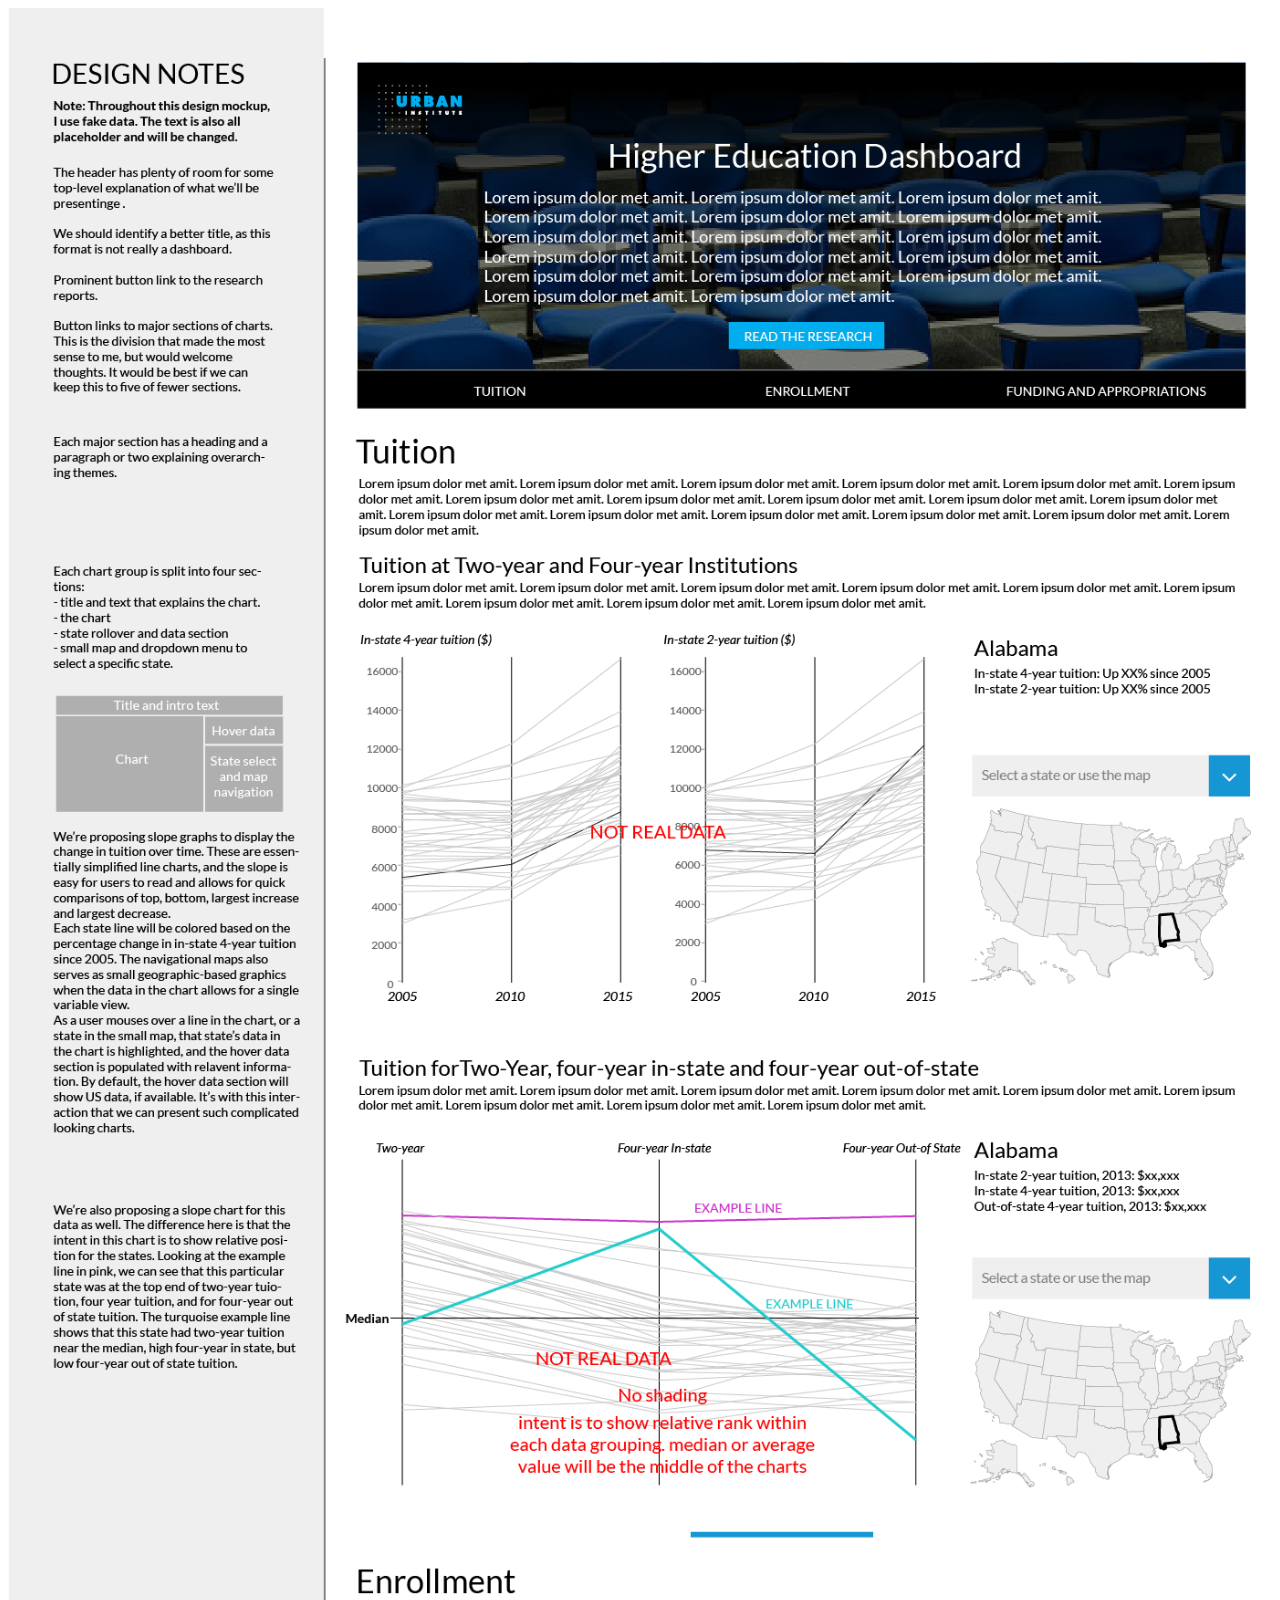
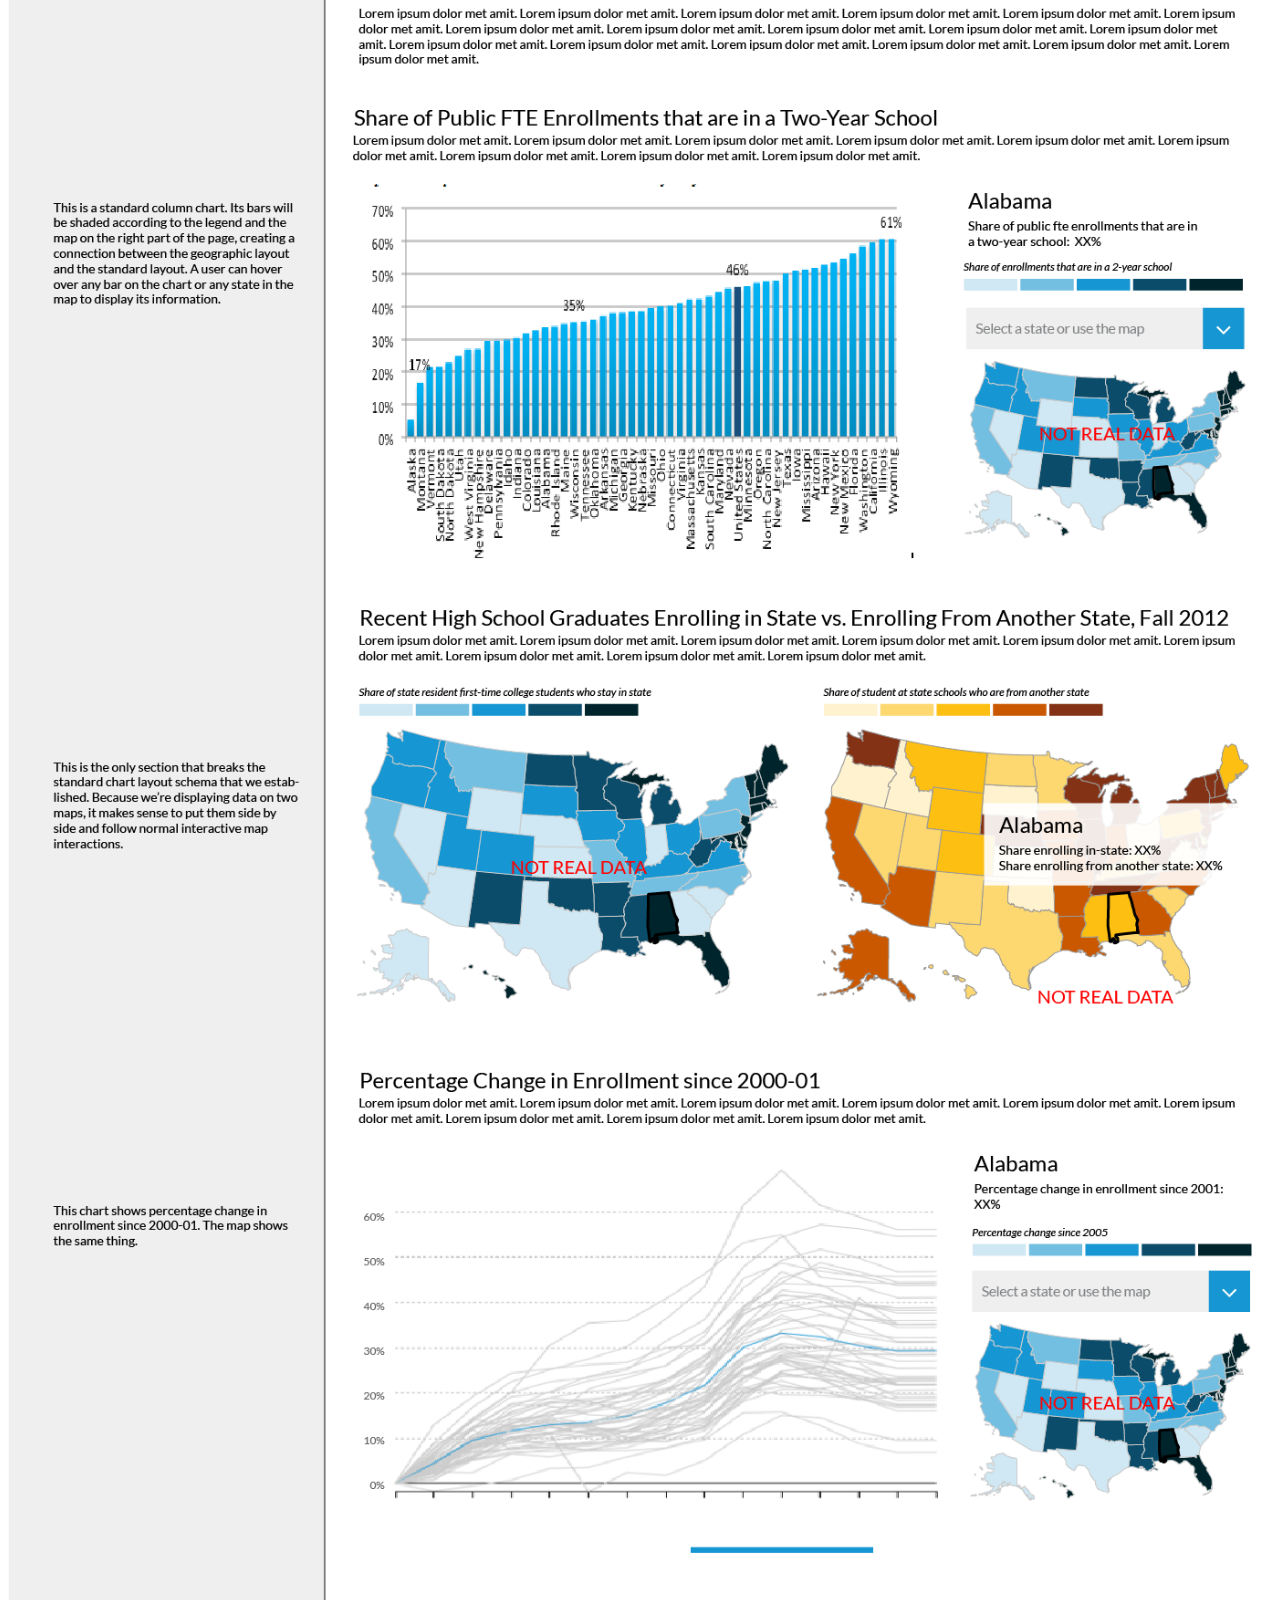
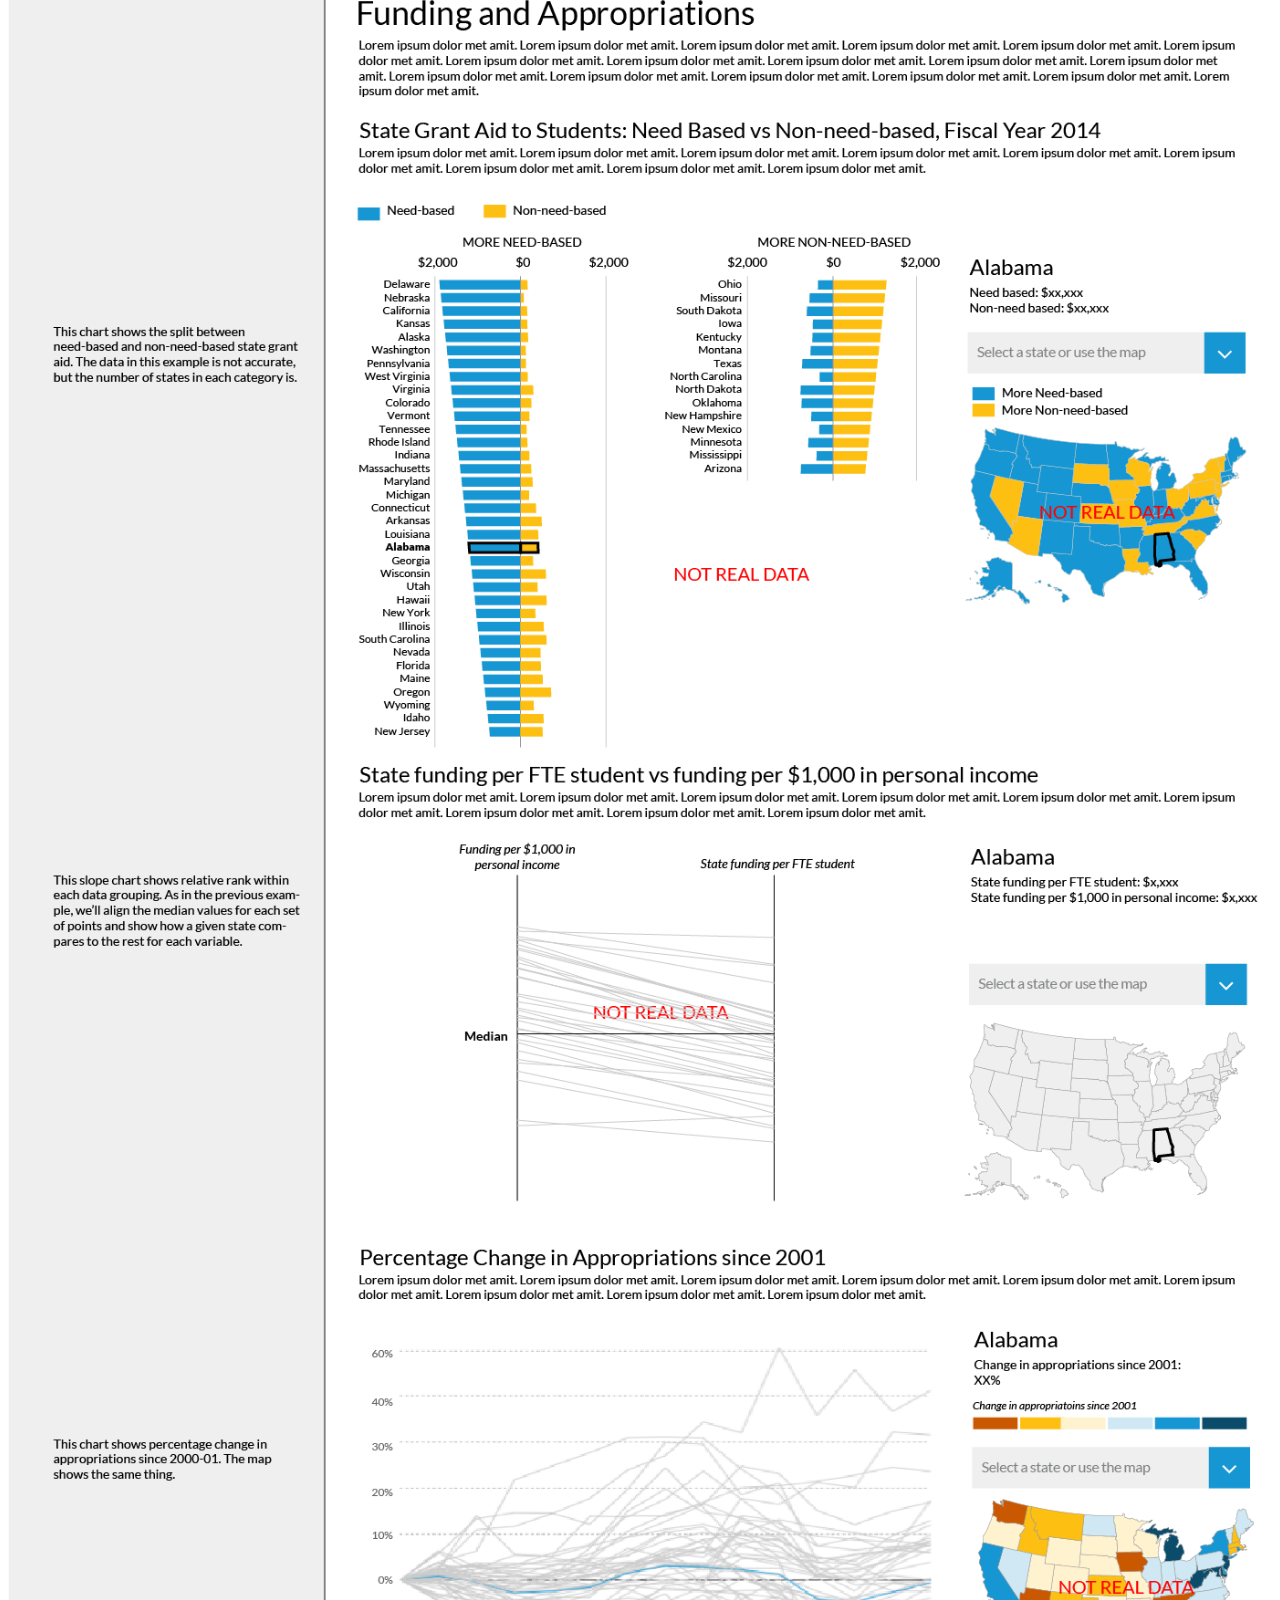
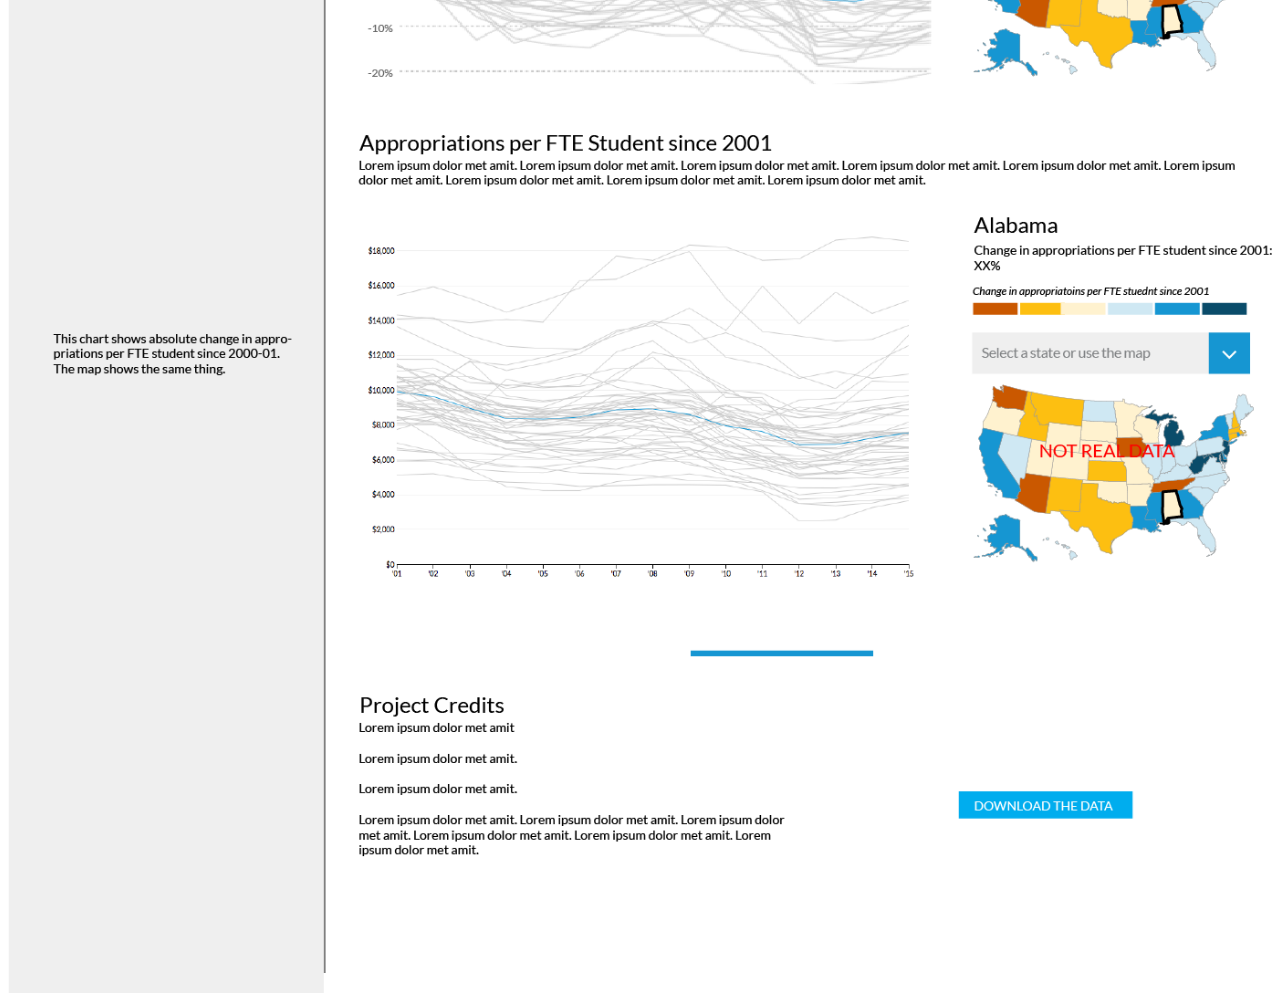
==== design-comp.html @ 2a181550 "added design comp" ====
<!DOCTYPE html>
<html lang="en">

<head>
    <meta charset="utf-8">
    <meta http-equiv="X-UA-Compatible" content="IE=edge">
    <meta name="viewport" content="width=device-width, initial-scale=1">
    <title>Higher education affordability</title>
<!-- 
    <link href="http://fonts.googleapis.com/css?family=Lato:300,400,700,300italic,400italic,700italic" rel="stylesheet" type="text/css">
    <link rel="stylesheet" type="text/css" href="css/urban-text.css">
    <link rel="stylesheet" type="text/css" href="css/main.css">

    <link rel="stylesheet" type="text/css" href="css/bootstrap.min.css"> -->
</head>

<body>
    <img src="higher-ed-01.png" width="100%">

</body>

</html>
---- css/urban-text.css ----
body {
    font-family: Lato, sans-serif !important;
    font-weight: 400;
    font-size: 16pt;
    color: #666;
}

h1,
h2,
h3,
h4,
h5,
h6 {
    color: #333;
}

h1 {
    font: 400 30px/1.3em Lato, sans-serif;
    margin: 0 0 .5em;
}

h2 {font: 400 24px/1.3em Lato, sans-serif;
    margin: 0 0 .5em;}

h3 {font: 400 20px/1.3em Lato, sans-serif;
    margin: 0 0 .5em;}

h4 {font: 600 16px/1.3em Lato, sans-serif;
    margin: 0 0 .5em;}

h5 {font: 700 14px/1.3em Lato, sans-serif;
    margin: 0 0 .5em;
text-transform: uppercase;}

h6 {}

p, ul, li {
    font: 400 16px/24px Lato, sans-serif;
    margin: 0 0 .5em;
    color: #666;
}

hr{
   width: 150px;
  display: inline-block;
  border: 3px solid #1696d2;
  margin-top: 55px;
    margin-bottom:55px;
  display: block;
  margin-left: auto;
  margin-right: auto;   
}


p a{
 color: #1696d2;
    text-decoration: none;
}

p a:hover{
 color: #1696d2;   
}

li{
 list-style: square;
}

.label {
    font-size: 12px;
    color: #0096d2;
    text-transform: uppercase;
    margin-bottom: 14px;
}

.byline {
    font: 600 16px/22px Lato, sans-serif;
    color: #333;
}

.date {
    /*     text-align: center;*/
    
    font: italic 14px Georgia, serif;
    color: #666;
}

.intro-text{
 font: 400 20px/26px Lato, sans-serif;
    color: #333;
}

.large-body{
     font: 400 18px/24px Lato, sans-serif;
}

.image-caption{
/*    font: normal 400 14px/20px Lato,sans-serif;*/
font-family: Georgia, serif;
    font-size: 12px;
    line-height: 16px;
    font-style: italic;
    color: #333;
    margin-bottom: 20px;
}
.image-credit{
 float: right;
    font: normal 400 12px Lato, sans-serif;
    text-transform: uppercase;
/*    padding-top:2px;*/
}

.block-quote{
     position: relative;
    display: block;
    margin: 40px 0;
    padding: 35px 0;
    color: #666;
    border-top: 1px solid #ccc;
    border-bottom: 1px solid #ccc;
    font: italic 400 16px/25px Georgia,serif;
}

.block-quote:before{
    position: absolute;
    top: -16px;
    left: 50%;
    bottom: auto;
    right: auto;
    display: block;
    background-repeat: no-repeat;
    background-image: url(http://www.urban.org/sites/all/themes/urban/images/generated/icons-s8fe141aaaa.png);
    background-position: 0 -2663px;
    height: 32px;
    width: 50px;
    content: "\0020";
    z-index: 1;
    width: 50px;
    height: 32px;
    margin-left: -18px;
    background-color: #fff;
}

.quote-attribution{
 display: block;
    font-family: Lato, sans-serif;
    font-weight: 600;
    font-style: normal;
    text-align: center;
    margin-top: 20px;
}

.copy {
  font-size: 0.75em;
}
---- css/main.css ----
#bingraph {
    width: 100%;
}
/*standard axes*/

.axis {
    font-size: 12px;
    color: #333;
}

.axis path {
    display: none;
}

.axis line {
    stroke: #000;
    shape-rendering: crispEdges;
}

.axis .minor line {
    stroke: #efefef;
    /*    stroke-dasharray: 2, 2;*/
}

.legend {
    font-size: 12px;
    color: #333;
}

.abbrevs {
    font-size: 11px;
    text-align: center;
}

.labelline {
    stroke: #000;
    stroke-width: 1;
    fill: none;
    stroke-dasharray: 2, 2;
}

.bar.selected {
    fill: #fdbf11;
}
/***line charts***/

.chartline {
    fill: none;
    stroke-width: 1px;
}

.chartline.selected {
    stroke: #fdbf11;
    stroke-width: 5;
}
/*label for bin chart state abbreviation*/
/*.value {
    text-align: center;
    font-size: 12px;
}

bin graph axis
.axis {
    font-size: 12px;
    color: #333;
}

.axis line,
.axis path {
    fill: none;
    stroke: #000;
    shape-rendering: crispEdges;
}

.axis .minor line {
    stroke: #bbb;
    stroke-dasharray: 2, 2;
}

.bin.selected {
    fill: #fdbf11;
}*/
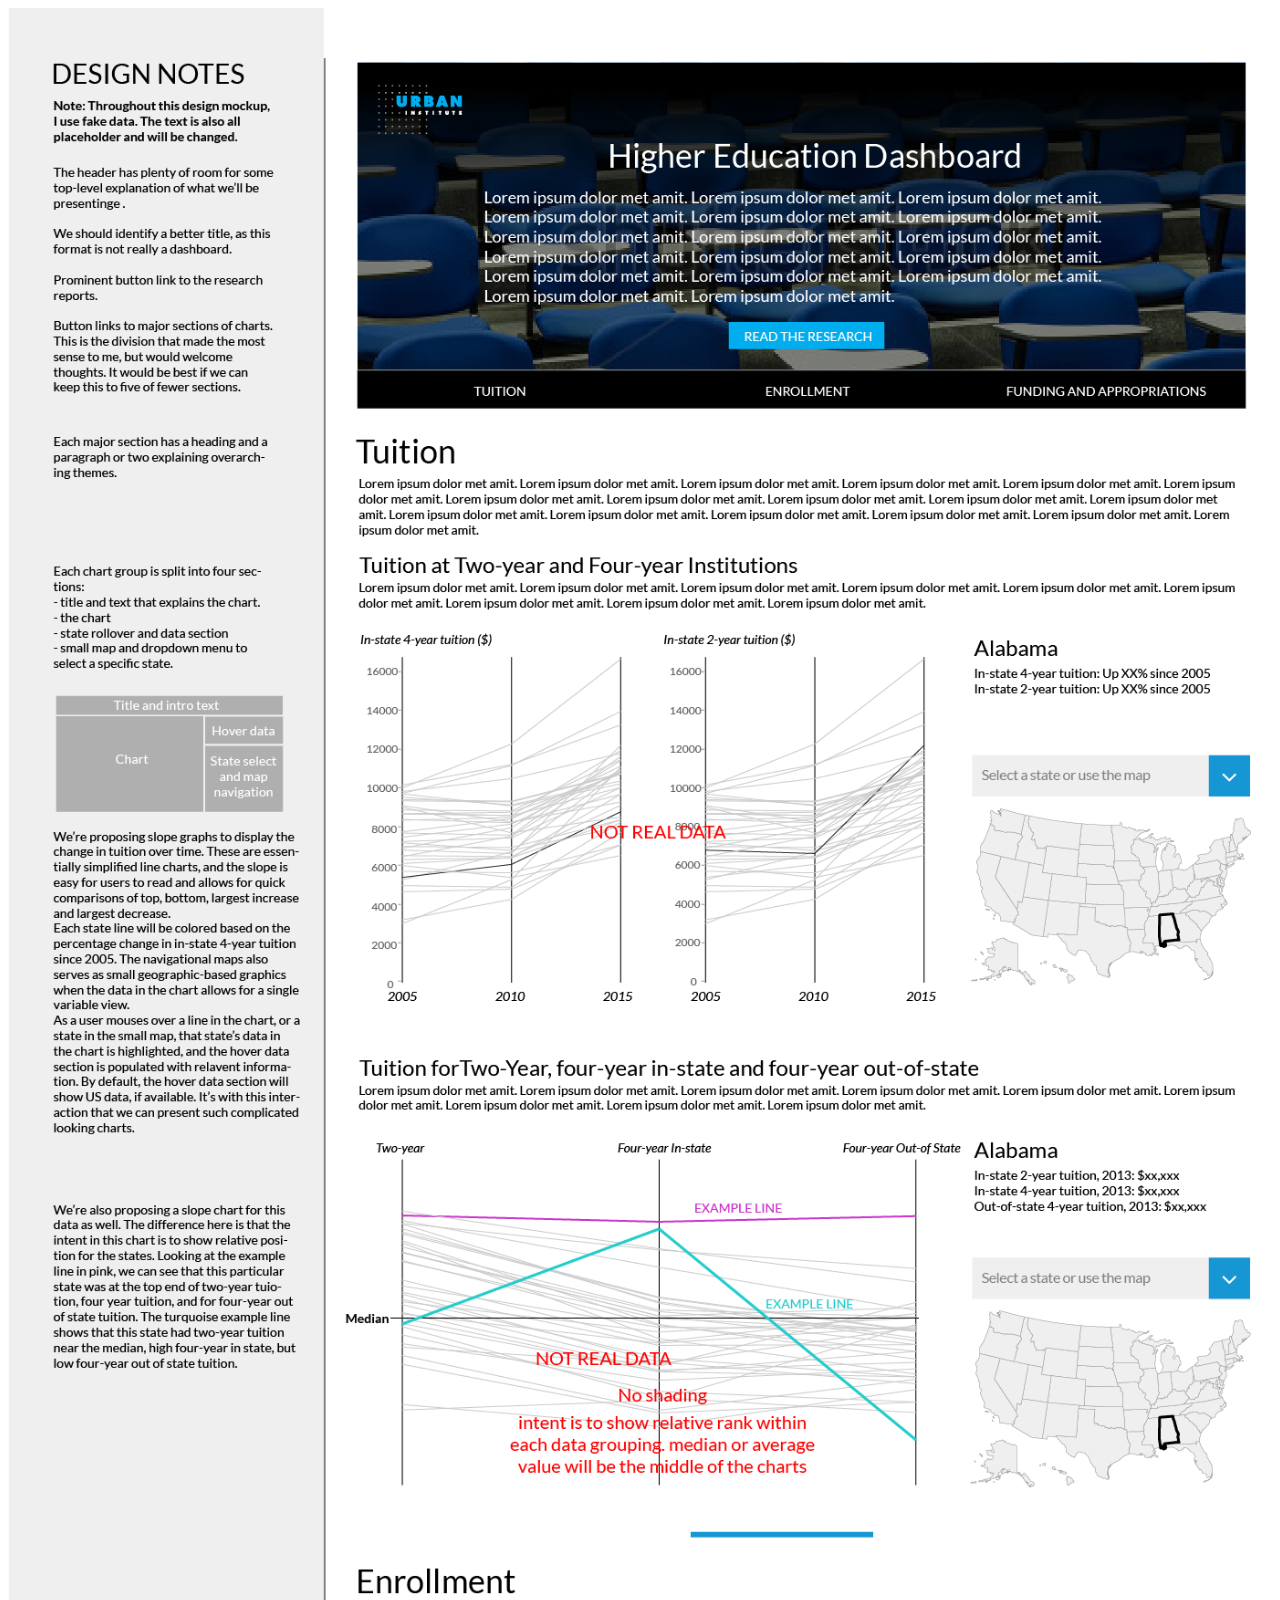
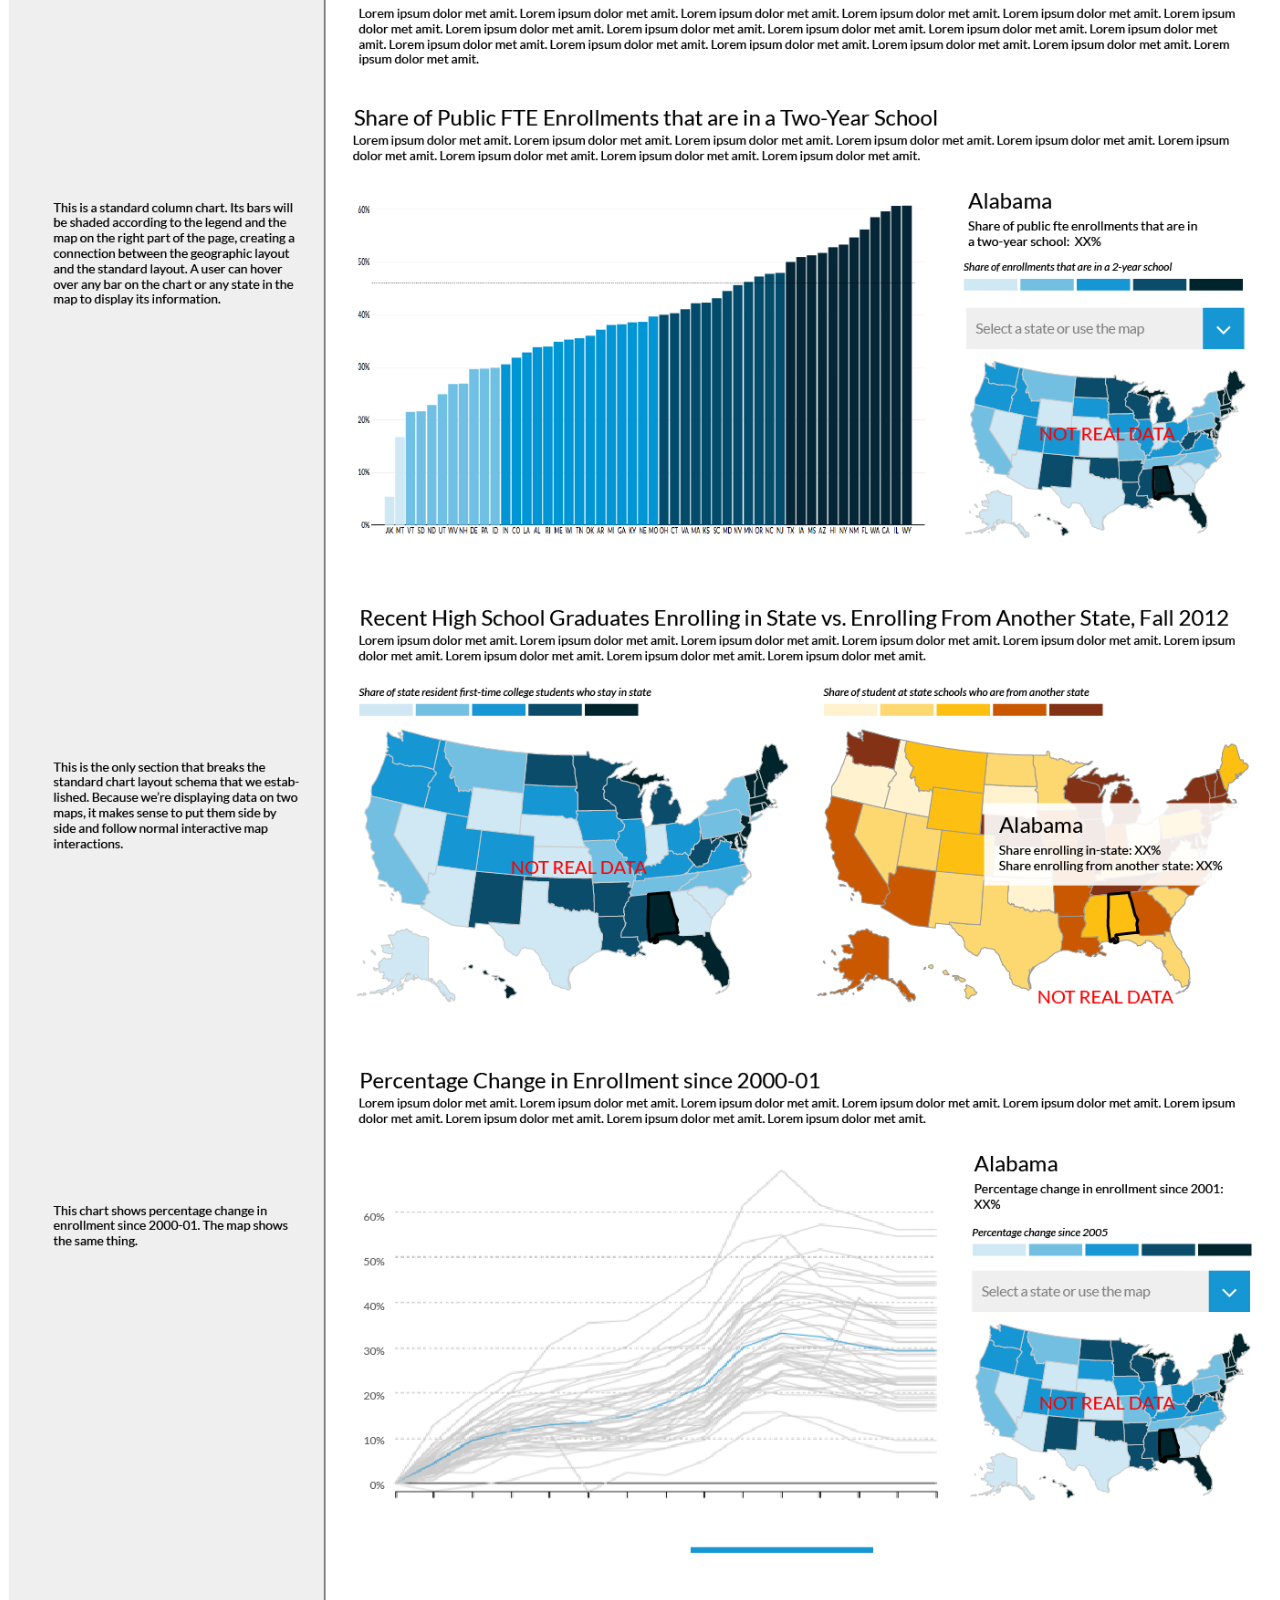
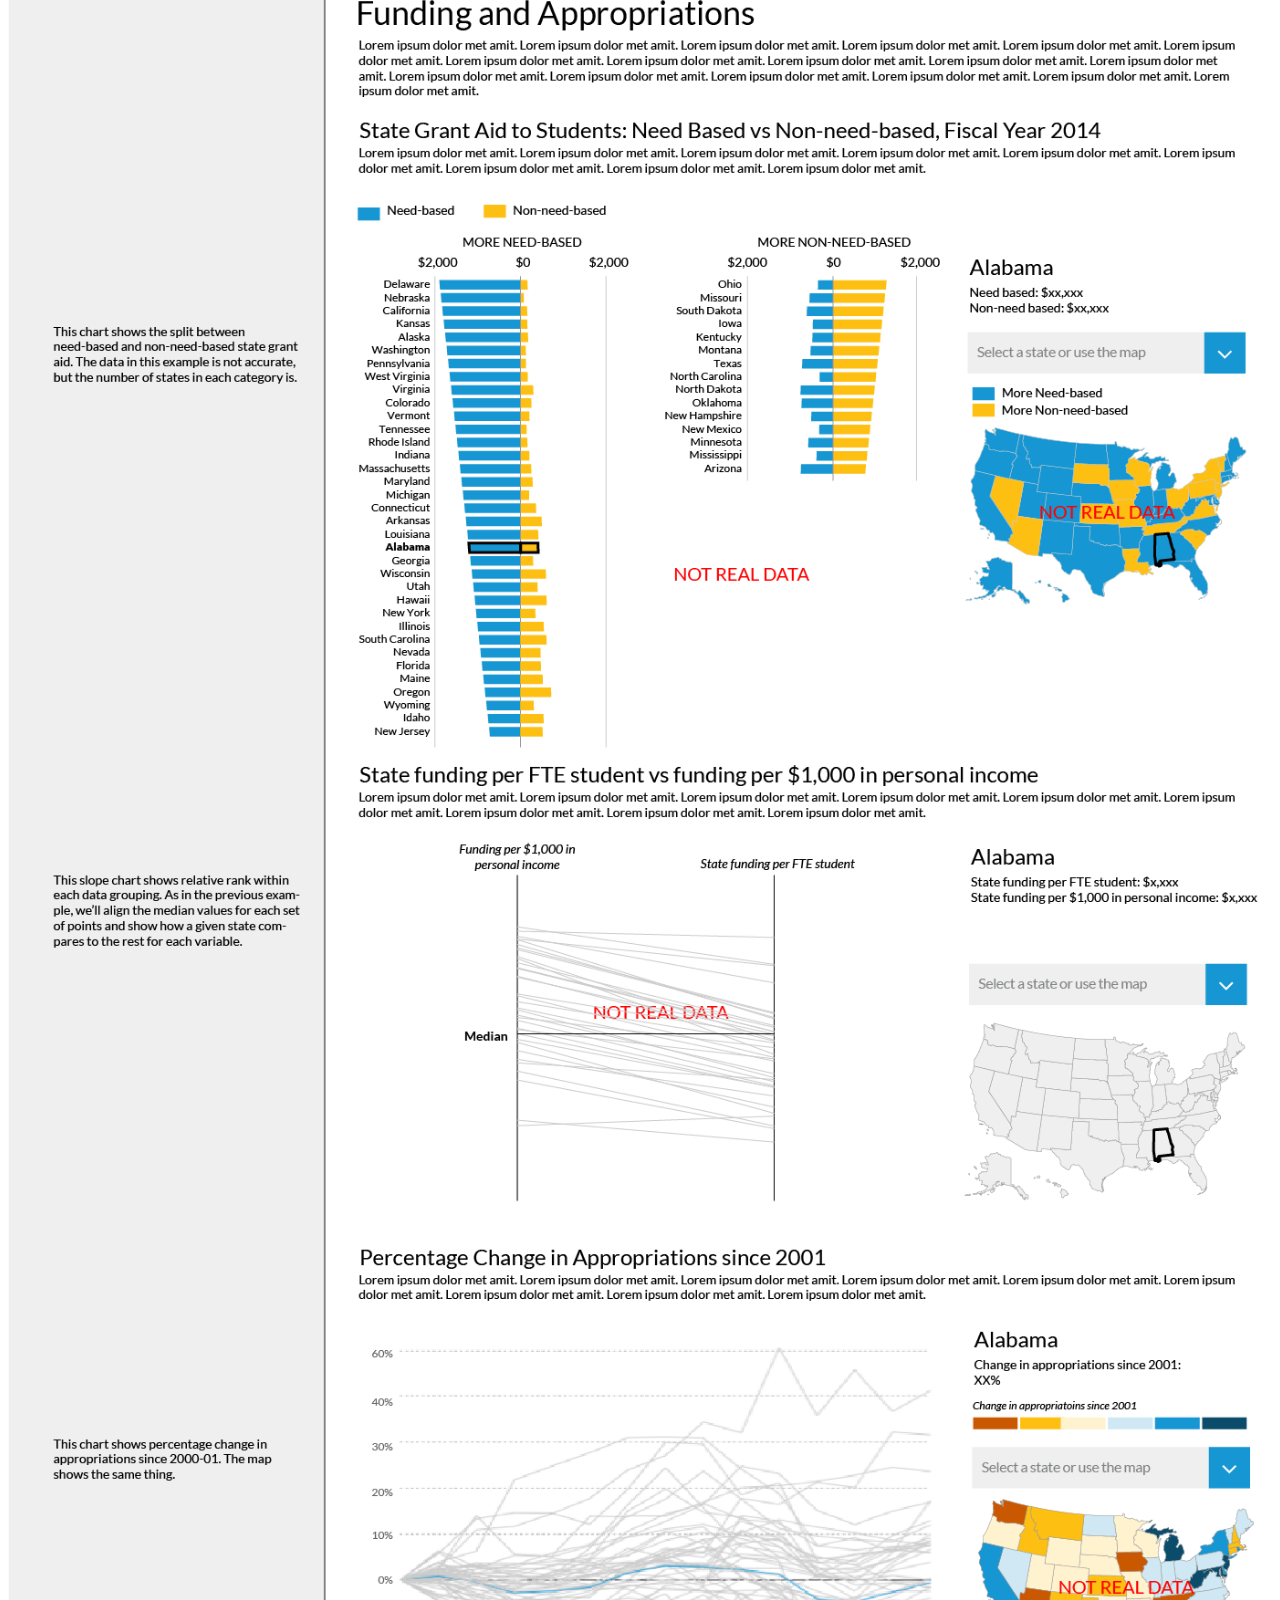
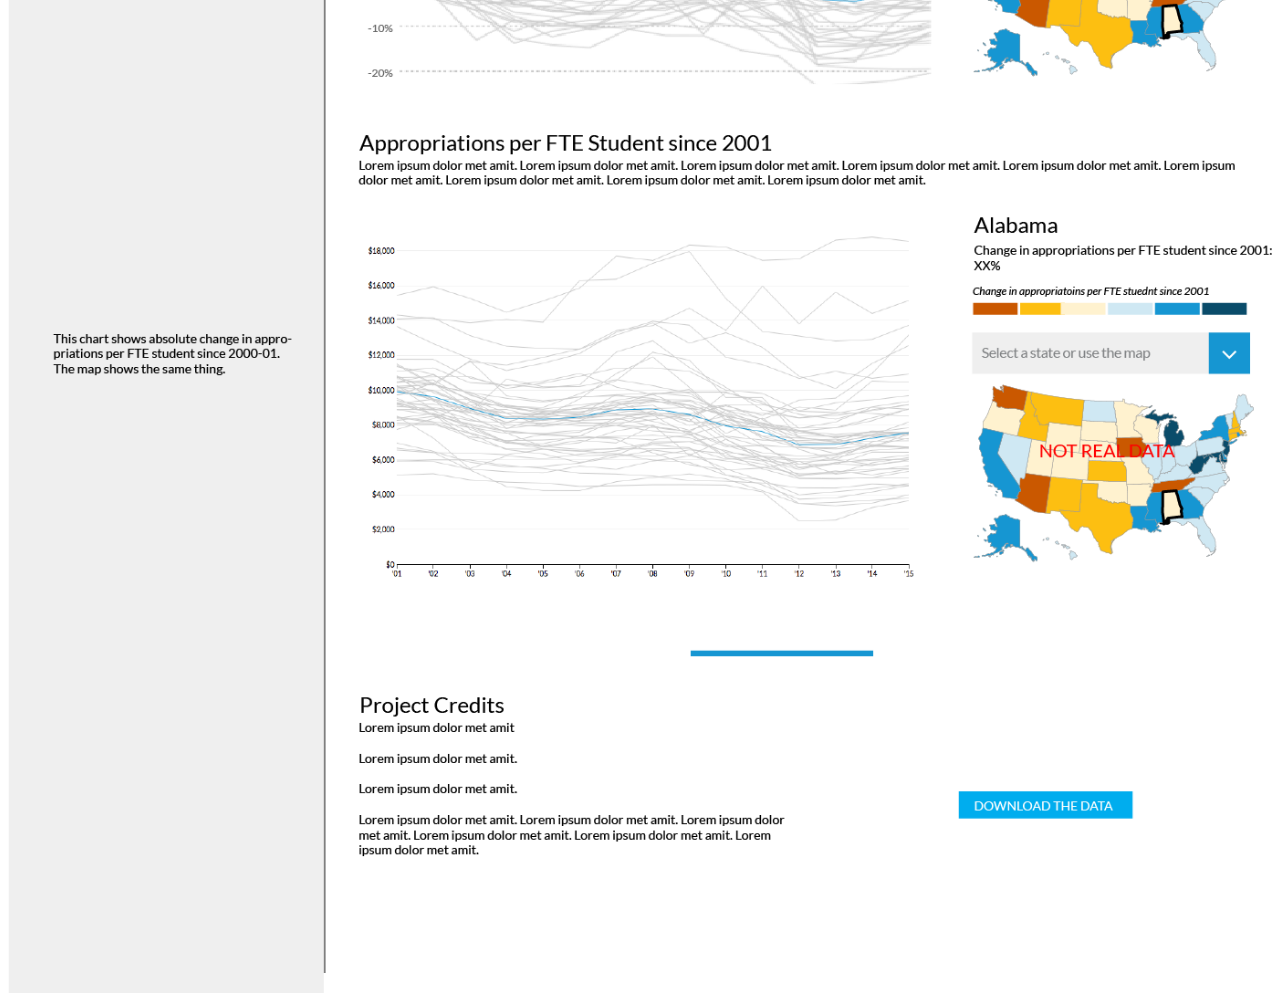
==== commit 758c8312: "adding trackduck to design comp" ====
--- a/design-comp.html
+++ b/design-comp.html
@@ -17,6 +17,9 @@
 <body>
     <img src="higher-ed-01.png" width="100%">
 
+<script src="//d1ks1friyst4m3.cloudfront.net/toolbar/prod/td.js" async data-trackduck-id="54946ea7f14a9117483a0e91"></script>
+
 </body>
 
+
 </html>